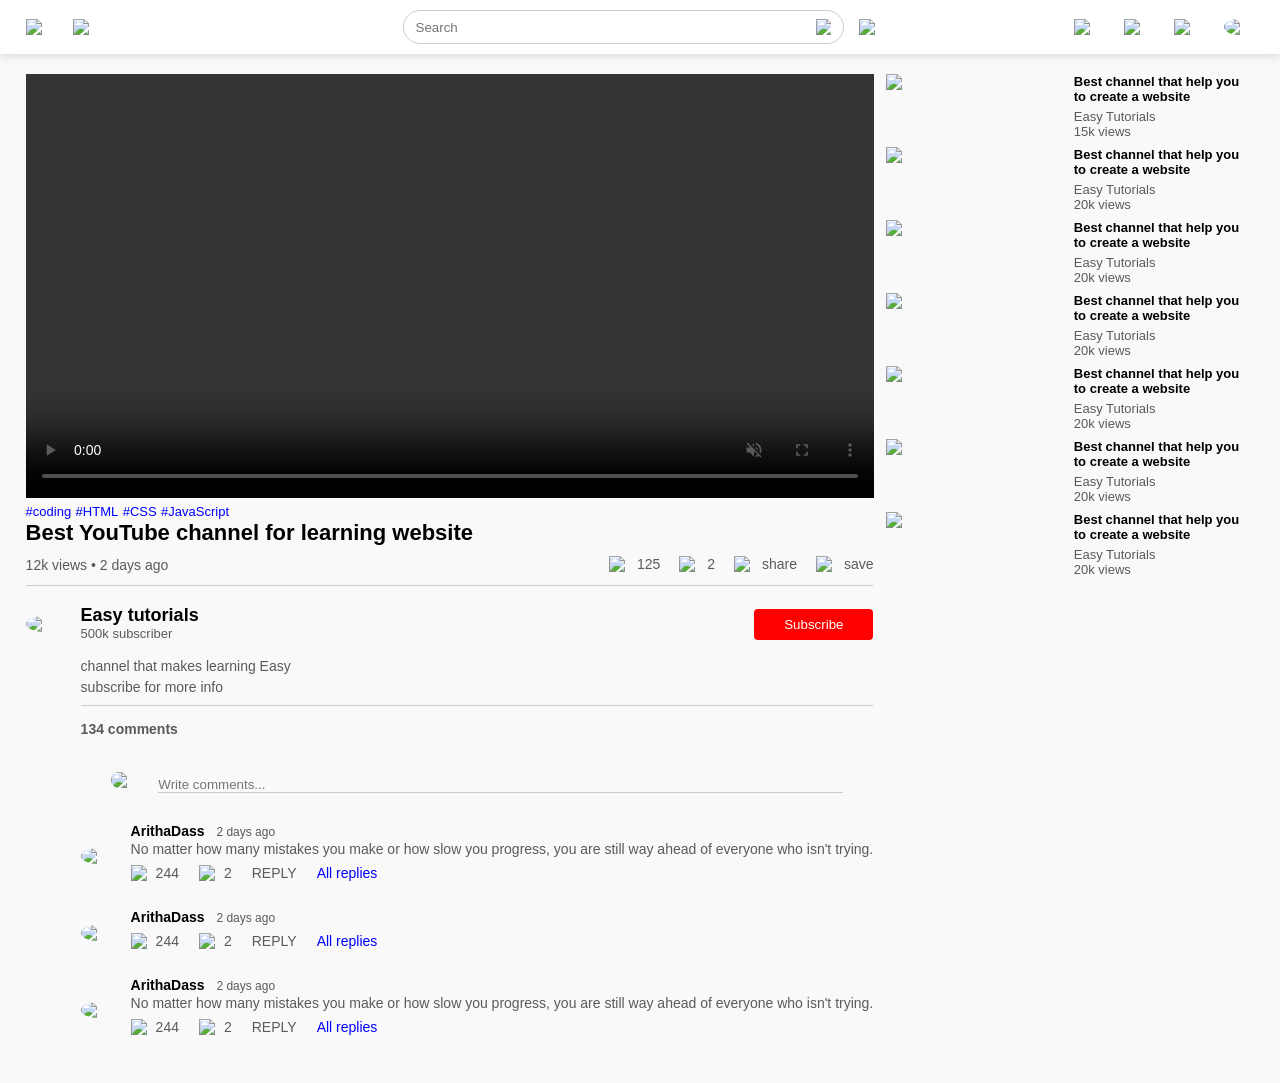
==== play-video.html @ 2746462f "initial commit" ====
<!DOCTYPE html>
<html lang="en">
<head>
    <meta charset="UTF-8">
    <meta name="viewport" content="width=device-width, initial-scale=1.0">
    <title>Play Video - Easy Tutorials</title>
    <link rel="stylesheet" href="style.css">
</head>
<body>

<nav class="flex-div">
    <div class="nav-left flex-div">
        <img src="images/menu.png" class="menu-icon">
        <img src="images/logo.png" class="logo">
    </div>

    <div class="nav-middle flex-div">
        <div class="search-box flex-div">
            <input type="text" placeholder="Search">
            <img src="images/search.png">
        </div>
        <img src="images/voice-search.png" class="mic-icon">
    </div>

    <div class="nav-right flex-div">
        <img src="images/upload.png">
        <img src="images/more.png">
        <img src="images/notification.png">
        <img src="images/aritha pic.jpg" class="user-icon">
    </div>
</nav>

<div class="container play-container">
    <div class="row">

        <div class="play-video">
            <video controls autoplay muted>
                <source src="images/video.mp4" type="video/mp4">
            </video>

            <div class="tags">
                <a href="#">#coding</a>
                <a href="#">#HTML</a>
                <a href="#">#CSS</a>
                <a href="#">#JavaScript</a>
            </div>

            <h3>Best YouTube channel for learning website</h3>

            <div class="play-video-info">
                <p>12k views &bull; 2 days ago</p>
                <div>
                    <a href="#"><img src="images/like.png">125</a>
                    <a href="#"><img src="images/dislike.png">2</a>
                    <a href="#"><img src="images/share.png">share</a>
                    <a href="#"><img src="images/save.png">save</a>
                </div>
            </div>

            <hr>

            <!-- FIX: class name matched to your CSS -->
            <div class="publiser">
                <img src="images/aritha pic.jpg">
                <div>
                    <p>Easy tutorials</p>
                    <span>500k subscriber</span>
                </div>
                <button type="button">Subscribe</button>
            </div>

            <div class="vid-description">
                <p>channel that makes learning Easy</p>
                <p>subscribe for more info</p>

                <hr>
                <h4>134 comments</h4>

                <div class="add-comment">
                    <img src="images/aritha pic.jpg">
                    <input type="text" placeholder="Write comments...">
                </div>

                <div class="old-comment">
                    <img src="images/aritha pic.jpg">
                    <div>
                        <h3>ArithaDass <span>2 days ago</span></h3>
                        <p>No matter how many mistakes you make or how slow you progress, you are still way ahead of everyone who isn't trying.</p>
                        <div class="acomment-action">
                            <img src="images/like.png">
                            <span>244</span>
                            <img src="images/dislike.png">
                            <span>2</span>
                            <span>REPLY</span>
                            <a href="">All replies</a>
                        </div>
                    </div>
                </div>

                 <div class="old-comment">
                    <img src="images/aritha pic.jpg">
                    <div>
                        <h3>ArithaDass <span>2 days ago</span></h3>
                        <p></p>
                        <div class="acomment-action">
                            <img src="images/like.png">
                            <span>244</span>
                            <img src="images/dislike.png">
                            <span>2</span>
                            <span>REPLY</span>
                            <a href="">All replies</a>
                        </div>
                    </div>
                </div>

                 <div class="old-comment">
                    <img src="images/aritha pic.jpg">
                    <div>
                        <h3>ArithaDass <span>2 days ago</span></h3>
                        <p>No matter how many mistakes you make or how slow you progress, you are still way ahead of everyone who isn't trying.</p>
                        <div class="acomment-action">
                            <img src="images/like.png">
                            <span>244</span>
                            <img src="images/dislike.png">
                            <span>2</span>
                            <span>REPLY</span>
                            <a href="">All replies</a>
                        </div>
                    </div>
                </div>
            </div>
        </div>

        <div class="right-sidebar">

            <div class="side-video-list">
                <a href="#" class="small-thumbnail"><img src="images/thumbnail1.png"></a>
                <div class="vid-info">
                    <a href="#">Best channel that help you to create a website</a>
                    <p>Easy Tutorials</p>
                    <p>15k views</p>
                </div>
            </div>

            <div class="side-video-list">
                <a href="#" class="small-thumbnail"><img src="images/thumbnail2.png"></a>
                <div class="vid-info">
                    <a href="#">Best channel that help you to create a website</a>
                    <p>Easy Tutorials</p>
                    <p>20k views</p>
                </div>
            </div>

            <div class="side-video-list">
                <a href="#" class="small-thumbnail"><img src="images/thumbnail5.png"></a>
                <div class="vid-info">
                    <a href="#">Best channel that help you to create a website</a>
                    <p>Easy Tutorials</p>
                    <p>20k views</p>

        </div>

    </div>

    <div class="side-video-list">
                <a href="#" class="small-thumbnail"><img src="images/thumbnail3.png"></a>
                <div class="vid-info">
                    <a href="#">Best channel that help you to create a website</a>
                    <p>Easy Tutorials</p>
                    <p>20k views</p>
</div>
</div>

<div class="side-video-list">
                <a href="#" class="small-thumbnail"><img src="images/thumbnail8.png"></a>
                <div class="vid-info">
                    <a href="#">Best channel that help you to create a website</a>
                    <p>Easy Tutorials</p>
                    <p>20k views</p>
                </div>
</div>

<div class="side-video-list">
                <a href="#" class="small-thumbnail"><img src="images/thumbnail7.png"></a>
                <div class="vid-info">
                    <a href="#">Best channel that help you to create a website</a>
                    <p>Easy Tutorials</p>
                    <p>20k views</p>
                    </div>
                    </div>

                    <div class="side-video-list">
                <a href="#" class="small-thumbnail"><img src="images/thumbnail6.png"></a>
                <div class="vid-info">
                    <a href="#">Best channel that help you to create a website</a>
                    <p>Easy Tutorials</p>
                    <p>20k views</p>
                    </div>
                    </div>


</body>
</html>
---- style.css ----
*{
    margin: 0;
    padding: 0;
    font-family: 'poppins' , sans-serif;
    box-sizing: border-box;
}
a{
    text-decoration: none;
    color: #5a5a5a;
}
img{
    cursor: pointer;
}
.flex-div{
    display: flex;
    align-items: center;
}
nav{
    padding: 10px 2%;
    justify-content: space-between;
    box-shadow: 0 0 10px rgba(0, 0, 0, 0.2);
    background: #fff;
    position: sticky;
    top: 0;
    z-index: 10;
}

.nav-right img{
    width: 25px;
    margin-right: 25px;
}
.nav-right .user-icon{
    width: 30px;
    border-radius: 50%;
    margin-right: 0;
}

.nav-left .menu-icon{
    width: 22px;
    margin-right: 25px;
}

.nav-left .logo{
    width: 130px;
}
.nav-middle .mic-icon{
    width: 16px;
}

.nav-middle .search-box{
    border: 1px solid #ccc;
    margin-right: 15px;
    padding: 8px 12px;
    border-radius: 25px;
}
.nav-middle .search-box input{
    width: 400px;
    border: 0;
    outline: 0;
    background: transparent;
}

.nav-middle .search-box img{ 
    width: 15px;
}

/* ---------- SIDEBAR --------------------------- */

.sidebar{
    background: #fff;
    width: 15%;
    height: 100vh;
    position: fixed;
    top: 0;
    padding-left: 2%;
    padding-top: 80px;
}

.shortcut-links a img{
    width: 20px;
    margin-right: 20px;
}

.shortcut-links a{
    display: flex;
    align-items: center;
    margin-bottom: 20px;
    width: fit-content;
    flex-wrap: wrap;
}

.shortcut-links a:first-child{
    color: #ed3833;
}

.sidebar hr{
    border: 0;
    height: 1px;
    background: #ccc;
    width: 85%;
}

.subscribed-list h3{
    font-size: 13px;
    margin: 20px 0;
    color: #5a5a5a;
}

.subscribed-list a{
    display: flex;
    align-items: center;
    margin-bottom: 20px;
    width: fit-content;
    flex-wrap: wrap;
}
.subscribed-list a img{
    width: 25px;
    border-radius: 50%;
    margin-right: 20px;
}

.small-sidebar{
    width: 5%;
}

.small-sidebar a p{
    display: none;
}

.small-sidebar h3{
    display: none;
}

.small-sidebar hr{
    width: 50%;
    margin-bottom: 25px;
}

/* -------------- main --------------- */

.container{
    background: #f9f9f9;
    padding-left: 17%;
    padding-right: 2%;
    padding-top: 20px;
    padding-bottom: 20px;
}

.banner img{
    width: 100%;
    border-radius: 8px;
}

.list-container{
    display: grid;
    grid-template-columns: repeat(auto-fit, minmax(250px, 1fr));
    grid-column-gap: 16px;
    grid-row-gap: 30px;
    margin-top: 15px;
}

.vid-list .thumbnail{
    width: 100%;
    border-radius: 5px;
}

.vid-list .flex-div{
    align-items: flex-start;
    margin-top: 7px;
}

.vid-list .flex-div img{
    width: 35px;
    margin-right: 10px;
    border-radius: 50%;
}

.vid-info{
    color: #5a5a5a;
    font-size: 13px;
}
.vid-info a{
    color: #000;
    font-weight: 600;
    display: block;
    margin-bottom: 5px;
}

.large-container{
    padding-left: 7%;
}

@media (max-width: 900px){
    .menu-icon{
        display: none;
    }

    .sidebar{
        display: none;
    }

    .container, .large-container{
        padding-left: 5%;
        padding-bottom: 5%;
    }
    .nav-right img{
        display: none;
    }
    .nav-right .user-icon{
        display: block;
        width: 30px;
    }

    .nav-middle .search-box input{
        width: 100px;
    }
    .nav-middle .mic-icon{
        display: none;
    }

    .logo{
        width: 90px;
    }
}

/* --------------- playvideo ---------------- */

.play-container{
    padding-left: 2%;
}
.row{
    display: flex;
    justify-content: space-between;
    flex-wrap: wrap;
}
.play-video{
    flex-basis: 69%;
}
.right-sidebar{
    flex-basis: 30%;
}
.play-video video{
    width: 100%;
}

.side-video-list{
    display: flex;
    justify-content: space-between;
    margin-bottom: 8px;
}

.side-video-list img{
    width: 100%;
}

.side-video-list .small-thumbnail{
    flex-basis: 49%;
}

.side-video-list .vid-info{
    flex-basis: 49%;
}

.play-video .tags a{
    color: #0000ff;
    font-size: 13px;
}

.play-video h3{
    font-weight: 600;
    font-size: 22px;
}

.play-video .play-video-info{
    display: flex;
    align-items: center;
    justify-content: space-between;
    flex-wrap: wrap;
    margin-top: 10px;
    font-size: 14px;
    color: #5a5a5a;
}

.play-video .play-video-info img{
    width: 20px;
    margin-right: 8px;
}

.play-video .play-video-info a{
    display: inline-flex;
    align-items: center;
    margin-left: 15px;
}

.play-video hr{
    border: 0;
    height: 1px;
    background: #ccc;
    margin: 10px 0;
}

/* FIXED: matches your HTML class name */
.publiser{
    display: flex;
    align-items: center;
    margin-top: 20px;
}

.publiser div{
    flex: 1;
    line-height: 18px;
}

.publiser img{
    width: 40px;
    border-radius: 50%;
    margin-right: 15px;
}

.publiser div p{
    color: #000;
    font-weight: 600;
    font-size: 18px;
}

.publiser div span{
    font-size: 13px;
    color: #5a5a5a;
}

.publiser button{
    background: red;
    color: #fff;
    padding: 8px 30px;
    border: 0;
    outline: 0;
    border-radius: 4px;
    cursor: pointer;
}

.vid-description{
    padding-left: 55px;
    margin: 15px 0;
}

.vid-description p{
    font-size: 14px;
    margin-bottom: 5px;
    color: #5a5a5a;
}

.vid-description h4{
    font-size: 14px;
    color: #5a5a5a;
    margin-top: 15px;
}

.add-comment{
    display: flex;
    align-items: center;
    margin: 30px;
}

.add-comment img{
    width: 35px;
    border-radius: 50px;
    margin-right: 15px;
}

.add-comment input{
    border: 0;
    outline: 0;
    border-bottom: 1px solid #ccc;
    width: 100%;
    padding-top: 10px;
    background: transparent;
}

.old-comment{
    display: flex;
    align-items: center;
    margin: 20px 0;
}

.old-comment img{
    width: 35px;
    border-radius: 50%;
    margin-right: 15px;
}

.old-comment h3{
    font-size: 14px;
    margin-bottom: 2px;
}

.old-comment h3 span{
    font-size: 12px;
    color: #5a5a5a;
    font-weight: 500;
    margin-left: 8px;
}

.old-comment .acomment-action{
    display: flex;
    align-items: center;
    margin: 8px 0;
    font-size: 14px;
}

.old-comment .acomment-action img{
    border-radius: 0;
    width: 20px;
    margin-right: 5px;
}

.old-comment .acomment-action span{
    margin-right: 20px;
    color: #5a5a5a;

}

.old-comment .acomment-action a{
    color: #0000ff;
}

@media (max-width:900px){
    .play-video{
        flex-basis: 100%;
    }

    .right-sidebar{
        flex-basis: 100%;
    }

    .play-container{
        padding-left: 5%;
    }

    .vid-description{
        padding-left: 0%;
    }

    .play-video .play-video-info a{
        margin-left: 0;
        margin-right: 15px;
        margin-top: 15px;
    }
}
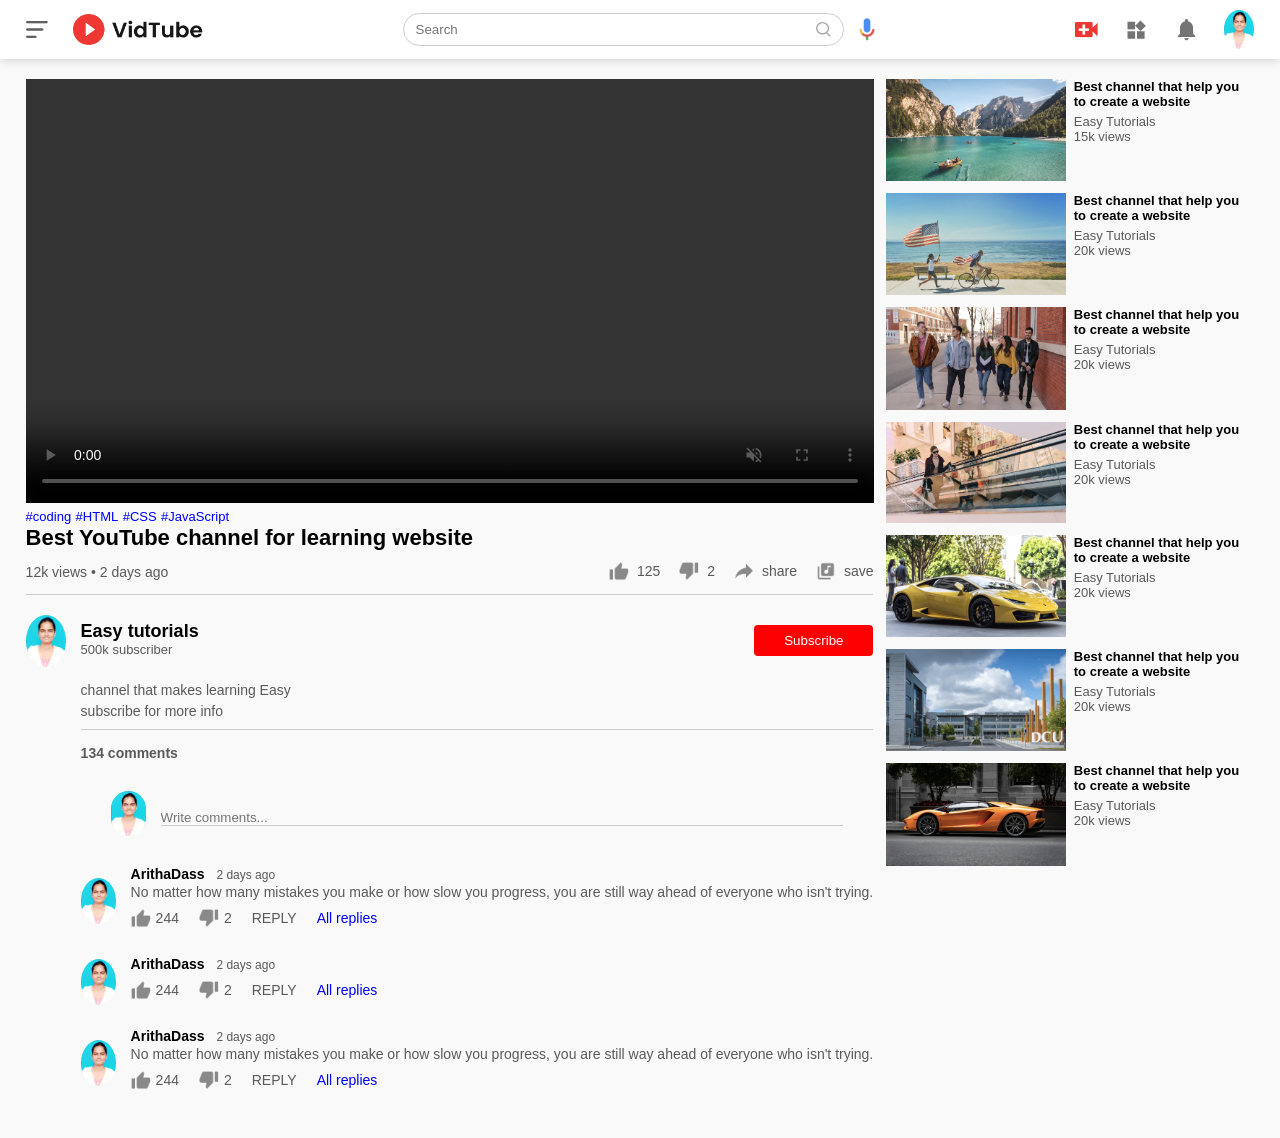
==== commit 79fce391: "initial commit" ====
--- a/play-video.html
+++ b/play-video.html
@@ -10,23 +10,23 @@
 
 <nav class="flex-div">
     <div class="nav-left flex-div">
-        <img src="images/menu.png" class="menu-icon">
-        <img src="images/logo.png" class="logo">
+        <img src="menu.png" class="menu-icon">
+        <img src="logo.png" class="logo">
     </div>
 
     <div class="nav-middle flex-div">
         <div class="search-box flex-div">
             <input type="text" placeholder="Search">
-            <img src="images/search.png">
+            <img src="search.png">
         </div>
-        <img src="images/voice-search.png" class="mic-icon">
+        <img src="voice-search.png" class="mic-icon">
     </div>
 
     <div class="nav-right flex-div">
-        <img src="images/upload.png">
-        <img src="images/more.png">
-        <img src="images/notification.png">
-        <img src="images/aritha pic.jpg" class="user-icon">
+        <img src="upload.png">
+        <img src="more.png">
+        <img src="notification.png">
+        <img src="aritha pic.jpg" class="user-icon">
     </div>
 </nav>
 
@@ -35,7 +35,7 @@
 
         <div class="play-video">
             <video controls autoplay muted>
-                <source src="images/video.mp4" type="video/mp4">
+                <source src="video.mp4" type="video/mp4">
             </video>
 
             <div class="tags">
@@ -50,10 +50,10 @@
             <div class="play-video-info">
                 <p>12k views &bull; 2 days ago</p>
                 <div>
-                    <a href="#"><img src="images/like.png">125</a>
-                    <a href="#"><img src="images/dislike.png">2</a>
-                    <a href="#"><img src="images/share.png">share</a>
-                    <a href="#"><img src="images/save.png">save</a>
+                    <a href="#"><img src="like.png">125</a>
+                    <a href="#"><img src="dislike.png">2</a>
+                    <a href="#"><img src="share.png">share</a>
+                    <a href="#"><img src="save.png">save</a>
                 </div>
             </div>
 
@@ -61,7 +61,7 @@
 
             <!-- FIX: class name matched to your CSS -->
             <div class="publiser">
-                <img src="images/aritha pic.jpg">
+                <img src="aritha pic.jpg">
                 <div>
                     <p>Easy tutorials</p>
                     <span>500k subscriber</span>
@@ -77,19 +77,19 @@
                 <h4>134 comments</h4>
 
                 <div class="add-comment">
-                    <img src="images/aritha pic.jpg">
+                    <img src="aritha pic.jpg">
                     <input type="text" placeholder="Write comments...">
                 </div>
 
                 <div class="old-comment">
-                    <img src="images/aritha pic.jpg">
+                    <img src="aritha pic.jpg">
                     <div>
                         <h3>ArithaDass <span>2 days ago</span></h3>
                         <p>No matter how many mistakes you make or how slow you progress, you are still way ahead of everyone who isn't trying.</p>
                         <div class="acomment-action">
-                            <img src="images/like.png">
+                            <img src="like.png">
                             <span>244</span>
-                            <img src="images/dislike.png">
+                            <img src="dislike.png">
                             <span>2</span>
                             <span>REPLY</span>
                             <a href="">All replies</a>
@@ -98,14 +98,14 @@
                 </div>
 
                  <div class="old-comment">
-                    <img src="images/aritha pic.jpg">
+                    <img src="aritha pic.jpg">
                     <div>
                         <h3>ArithaDass <span>2 days ago</span></h3>
                         <p></p>
                         <div class="acomment-action">
-                            <img src="images/like.png">
+                            <img src="like.png">
                             <span>244</span>
-                            <img src="images/dislike.png">
+                            <img src="dislike.png">
                             <span>2</span>
                             <span>REPLY</span>
                             <a href="">All replies</a>
@@ -114,14 +114,14 @@
                 </div>
 
                  <div class="old-comment">
-                    <img src="images/aritha pic.jpg">
+                    <img src="aritha pic.jpg">
                     <div>
                         <h3>ArithaDass <span>2 days ago</span></h3>
                         <p>No matter how many mistakes you make or how slow you progress, you are still way ahead of everyone who isn't trying.</p>
                         <div class="acomment-action">
-                            <img src="images/like.png">
+                            <img src="like.png">
                             <span>244</span>
-                            <img src="images/dislike.png">
+                            <img src="dislike.png">
                             <span>2</span>
                             <span>REPLY</span>
                             <a href="">All replies</a>
@@ -134,7 +134,7 @@
         <div class="right-sidebar">
 
             <div class="side-video-list">
-                <a href="#" class="small-thumbnail"><img src="images/thumbnail1.png"></a>
+                <a href="#" class="small-thumbnail"><img src="thumbnail1.png"></a>
                 <div class="vid-info">
                     <a href="#">Best channel that help you to create a website</a>
                     <p>Easy Tutorials</p>
@@ -143,7 +143,7 @@
             </div>
 
             <div class="side-video-list">
-                <a href="#" class="small-thumbnail"><img src="images/thumbnail2.png"></a>
+                <a href="#" class="small-thumbnail"><img src="thumbnail2.png"></a>
                 <div class="vid-info">
                     <a href="#">Best channel that help you to create a website</a>
                     <p>Easy Tutorials</p>
@@ -152,7 +152,7 @@
             </div>
 
             <div class="side-video-list">
-                <a href="#" class="small-thumbnail"><img src="images/thumbnail5.png"></a>
+                <a href="#" class="small-thumbnail"><img src="thumbnail5.png"></a>
                 <div class="vid-info">
                     <a href="#">Best channel that help you to create a website</a>
                     <p>Easy Tutorials</p>
@@ -163,7 +163,7 @@
     </div>
 
     <div class="side-video-list">
-                <a href="#" class="small-thumbnail"><img src="images/thumbnail3.png"></a>
+                <a href="#" class="small-thumbnail"><img src="thumbnail3.png"></a>
                 <div class="vid-info">
                     <a href="#">Best channel that help you to create a website</a>
                     <p>Easy Tutorials</p>
@@ -172,7 +172,7 @@
 </div>
 
 <div class="side-video-list">
-                <a href="#" class="small-thumbnail"><img src="images/thumbnail8.png"></a>
+                <a href="#" class="small-thumbnail"><img src="thumbnail8.png"></a>
                 <div class="vid-info">
                     <a href="#">Best channel that help you to create a website</a>
                     <p>Easy Tutorials</p>
@@ -181,7 +181,7 @@
 </div>
 
 <div class="side-video-list">
-                <a href="#" class="small-thumbnail"><img src="images/thumbnail7.png"></a>
+                <a href="#" class="small-thumbnail"><img src="thumbnail7.png"></a>
                 <div class="vid-info">
                     <a href="#">Best channel that help you to create a website</a>
                     <p>Easy Tutorials</p>
@@ -190,7 +190,7 @@
                     </div>
 
                     <div class="side-video-list">
-                <a href="#" class="small-thumbnail"><img src="images/thumbnail6.png"></a>
+                <a href="#" class="small-thumbnail"><img src="thumbnail6.png"></a>
                 <div class="vid-info">
                     <a href="#">Best channel that help you to create a website</a>
                     <p>Easy Tutorials</p>
